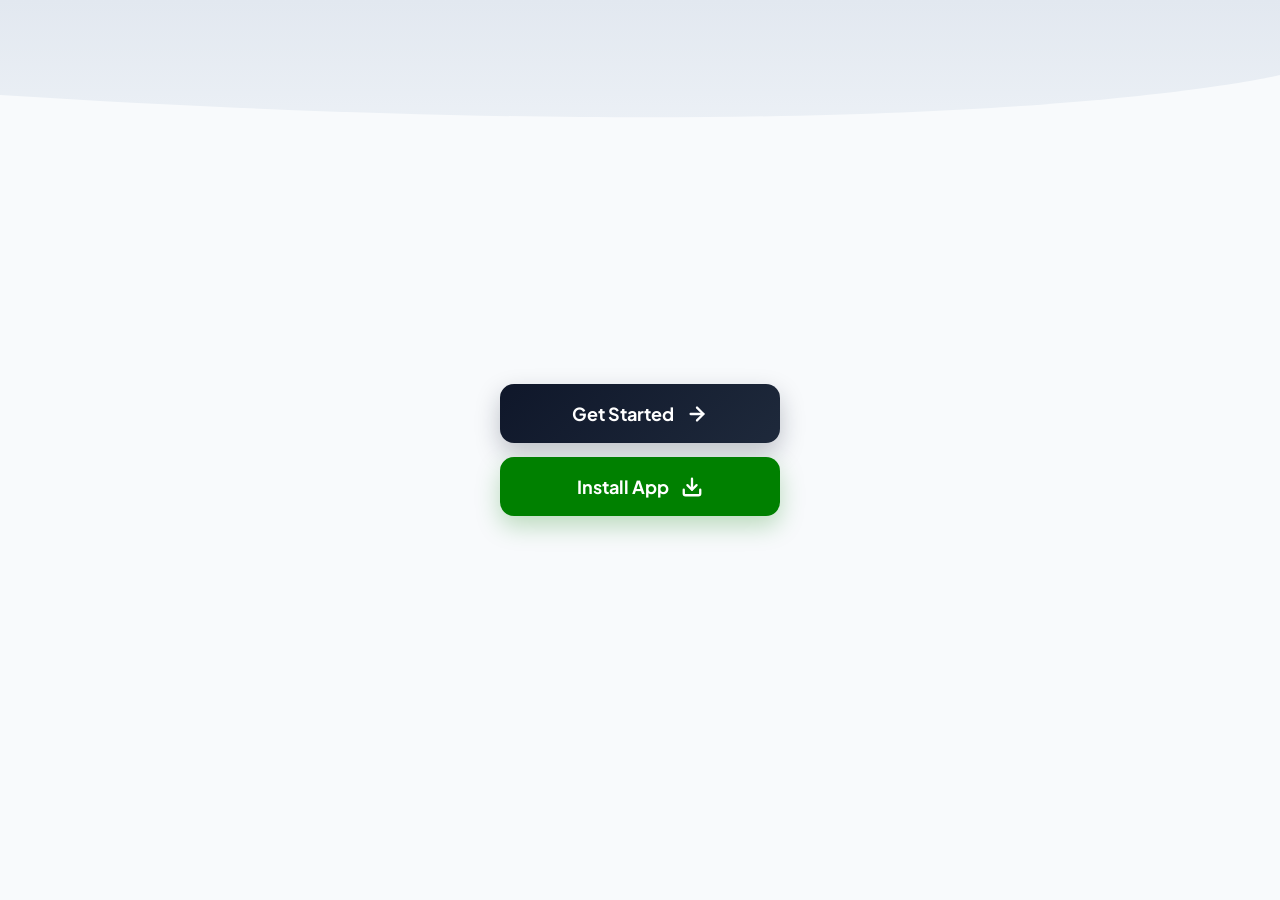
==== index.html @ e7495774 "Add files via upload" ====
<!DOCTYPE html>
<html lang="en">
<head>
    <meta charset="UTF-8">
    <meta name="viewport" content="width=device-width, initial-scale=1.0, maximum-scale=1.0, user-scalable=no, viewport-fit=cover">
    
    <!-- Primary Page Metadata -->
    <title>Delala | Rentals, Selling, Job Vacancies & Tech Tips</title>
    <meta name="title" content="Delala | Rentals, Selling, Job Vacancies & Tech Tips">
    <meta name="description" content="Delala is your primary platform for rental listings, selling items, online vacancies, tech tips, and job opportunities in Ethiopia.">
    <meta name="keywords" content="delala, rental ethiopia, selling ethiopia, job vacancy, online work in ethiopia, tech tips, ethiopian jobs, profile">
    <meta name="author" content="Delala">
    <meta name="robots" content="index, follow, max-image-preview:large">
    <link rel="canonical" href="https://delala.online/">

    <!-- PWA Web App Manifest & Mobile Configuration -->
    <link rel="manifest" href="manifest.json">
    <meta name="theme-color" content="#F8FAFC">
    <meta name="mobile-web-app-capable" content="yes">
    <meta name="apple-mobile-web-app-capable" content="yes">
    <meta name="apple-mobile-web-app-status-bar-style" content="default">
    <meta name="apple-mobile-web-app-title" content="Delala">
    <link rel="apple-touch-icon" href="s.png">
    <link rel="icon" type="image/png" sizes="192x192" href="s.png">
    <link rel="icon" type="image/png" sizes="512x512" href="s.png">

    <link rel="preconnect" href="https://fonts.googleapis.com">
    <link rel="preconnect" href="https://fonts.gstatic.com" crossorigin>
    <link href="https://fonts.googleapis.com/css2?family=Plus+Jakarta+Sans:wght=400;500;600;700;800&display=swap" rel="stylesheet">
    <link rel="stylesheet" href="news.css">
    
    <style>
        /* Base Light / White UI Theme */
        body {
            background-color: #F8FAFC;
            color: #0F172A;
            font-family: 'Plus Jakarta Sans', sans-serif;
            margin: 0;
            padding: 0;
        }

        .app-view {
            background-color: #F8FAFC;
            min-height: 100vh;
            display: flex;
            align-items: center;
            justify-content: center;
            position: relative;
            overflow: hidden;
        }

        /* Container for Vertically Stacked Action Buttons */
        .action-container {
            position: relative;
            z-index: 10;
            display: flex;
            flex-direction: column;
            align-items: center;
            gap: 14px;
            width: 100%;
        }

        /* Top Light Wave Gradient Background Accent */
        .bg-wave-top {
            position: absolute;
            top: 0;
            left: 0;
            width: 100%;
            height: 200px;
            pointer-events: none;
        }

        /* Base Button Styles */
        .btn-get-started, .btn-install {
            display: inline-flex;
            align-items: center;
            justify-content: center;
            gap: 12px;
            width: 85%;
            max-width: 280px;
            padding: 18px 32px;
            font-size: 18px;
            font-weight: 700;
            text-decoration: none;
            border-radius: 14px;
            transition: transform 0.2s ease, box-shadow 0.2s ease;
            text-align: center;
            box-sizing: border-box;
            cursor: pointer;
            border: none;
            font-family: inherit;
        }

        /* Get Started Button */
        .btn-get-started {
            background: linear-gradient(135deg, #0F172A, #1E293B);
            color: #FFFFFF;
            box-shadow: 0 10px 25px rgba(15, 23, 42, 0.25);
        }

        /* Always Visible Install App Button */
        .btn-install {
            background: #008000;
            color: #FFFFFF;
            box-shadow: 0 10px 25px rgba(0, 128, 0, 0.25);
        }

        .btn-get-started:active, .btn-install:active {
            transform: scale(0.96);
        }

        .btn-get-started svg, .btn-install svg {
            width: 22px;
            height: 22px;
            stroke: #FFFFFF;
            fill: none;
            stroke-width: 2.5;
            stroke-linecap: round;
            stroke-linejoin: round;
        }

        /* =========================================================
           POPUP OVERLAY STYLES (Offline & Low Connection)
           ========================================================= */
        .connection-popup-overlay {
            position: fixed;
            top: 0;
            left: 0;
            width: 100vw;
            height: 100vh;
            background: rgba(15, 23, 42, 0.6);
            backdrop-filter: blur(4px);
            display: flex;
            align-items: center;
            justify-content: center;
            z-index: 9999;
            
            /* Hidden by default */
            opacity: 0;
            visibility: hidden;
            transition: opacity 0.3s ease, visibility 0.3s ease;
        }

        .connection-popup-overlay.show {
            opacity: 1;
            visibility: visible;
        }

        .status-card {
            background: #FFFFFF;
            width: 85%;
            max-width: 340px;
            border-radius: 24px;
            padding: 40px 24px;
            text-align: center;
            box-shadow: 0 20px 40px -10px rgba(15, 23, 42, 0.2);
            border: 1px solid #E2E8F0;
            
            /* Slide down when hidden, slide up when shown */
            transform: translateY(20px);
            transition: transform 0.4s cubic-bezier(0.175, 0.885, 0.32, 1.275);
        }

        .connection-popup-overlay.show .status-card {
            transform: translateY(0);
        }

        /* Icon Variants */
        .icon-container {
            width: 72px;
            height: 72px;
            border-radius: 50%;
            display: flex;
            align-items: center;
            justify-content: center;
            margin: 0 auto 20px auto;
        }
        
        .icon-container.offline-icon {
            background: #FEF2F2;
            color: #DC2626;
            animation: floatIcon 3s ease-in-out infinite;
        }
        
        .icon-container.low-icon {
            background: #FFF7ED;
            color: #EA580C;
            animation: pulseWarning 2s infinite ease-in-out;
        }

        .icon-container svg {
            width: 32px;
            height: 32px;
            stroke-width: 2.5;
            stroke: currentColor;
            fill: none;
            stroke-linecap: round;
            stroke-linejoin: round;
        }

        .status-title {
            font-size: 20px;
            font-weight: 800;
            margin: 0 0 10px 0;
            letter-spacing: -0.5px;
        }

        .status-description {
            font-size: 14.5px;
            color: #64748B;
            margin: 0 0 28px 0;
            line-height: 1.5;
        }

        /* Popup Buttons */
        .primary-popup-btn {
            background: #0F2C59;
            color: #FFFFFF;
            border: none;
            border-radius: 14px;
            padding: 15px 24px;
            width: 100%;
            font-size: 15px;
            font-weight: 700;
            cursor: pointer;
            transition: all 0.2s ease;
            box-shadow: 0 4px 12px rgba(15, 44, 89, 0.2);
            margin-bottom: 12px;
        }

        .primary-popup-btn:active {
            transform: scale(0.97);
            background: #081B38;
        }

        .secondary-popup-btn {
            background: transparent;
            color: #64748B;
            border: none;
            font-size: 14px;
            font-weight: 600;
            font-family: inherit;
            cursor: pointer;
            padding: 10px;
            transition: color 0.2s ease;
            width: 100%;
        }

        .secondary-popup-btn:active {
            color: #0F172A;
        }

        /* Animations */
        @keyframes pulseWarning {
            0% { box-shadow: 0 0 0 0 rgba(234, 88, 12, 0.2); }
            70% { box-shadow: 0 0 0 15px rgba(234, 88, 12, 0); }
            100% { box-shadow: 0 0 0 0 rgba(234, 88, 12, 0); }
        }
        
        @keyframes floatIcon {
            0% { transform: translateY(0px); }
            50% { transform: translateY(-6px); }
            100% { transform: translateY(0px); }
        }
    </style>
</head>
<body>

    <!-- Main App UI -->
    <div class="app-view">
        <img src="https://delala.online/s.png" alt="Delala Logo Preview" style="display:none;">

        <!-- Top Light Wave Gradient -->
        <svg class="bg-wave bg-wave-top" viewBox="0 0 375 200" preserveAspectRatio="none" fill="none" xmlns="http://www.w3.org/2000/svg">
            <path d="M0 0H375V75C375 75 280 155 0 95V0Z" fill="url(#paint0_linear)"/>
            <defs>
                <linearGradient id="paint0_linear" x1="187.5" y1="0" x2="187.5" y2="200" gradientUnits="userSpaceOnUse">
                    <stop stop-color="#E2E8F0"/>
                    <stop offset="1" stop-color="#F1F5F9"/>
                </linearGradient>
            </defs>
        </svg>

        <!-- Stacked Buttons Container -->
        <div class="action-container">
            <a href="rental.html" class="btn-get-started">
                <span>Get Started</span>
                <svg viewBox="0 0 24 24">
                    <line x1="5" y1="12" x2="19" y2="12"></line>
                    <polyline points="12 5 19 12 12 19"></polyline>
                </svg>
            </a>

            <!-- Always visible Install App button -->
            <button id="pwaInstallBtn" class="btn-install">
                <span>Install App</span>
                <svg viewBox="0 0 24 24">
                    <path d="M21 15v4a2 2 0 0 1-2 2H5a2 2 0 0 1-2-2v-4"></path>
                    <polyline points="7 10 12 15 17 10"></polyline>
                    <line x1="12" y1="15" x2="12" y2="3"></line>
                </svg>
            </button>
        </div>
    </div>


    <!-- ==========================================
         OFFLINE POPUP OVERLAY
         ========================================== -->
    <div id="offlinePopup" class="connection-popup-overlay">
        <div class="status-card">
            <div class="icon-container offline-icon">
                <svg viewBox="0 0 24 24">
                    <line x1="1" y1="1" x2="23" y2="23"></line>
                    <path d="M16.72 11.06A10.94 10.94 0 0 1 19 12.55"></path>
                    <path d="M5 12.55a10.94 10.94 0 0 1 5.17-2.39"></path>
                    <path d="M10.71 5.05A16 16 0 0 1 22.58 9"></path>
                    <path d="M1.42 9a15.91 15.91 0 0 1 4.7-2.88"></path>
                    <path d="M8.53 16.11a6 6 0 0 1 6.95 0"></path>
                    <line x1="12" y1="20" x2="12.01" y2="20"></line>
                </svg>
            </div>
            <h1 class="status-title">You are Offline</h1>
            <p class="status-description">It looks like you've lost your network connection. Please check your Wi-Fi or cellular data.</p>
            
            <button class="primary-popup-btn" onclick="checkIfOnline()">Try Again</button>
        </div>
    </div>

    <!-- ==========================================
         SLOW CONNECTION POPUP OVERLAY
         ========================================== -->
    <div id="lowConnectionPopup" class="connection-popup-overlay">
        <div class="status-card">
            <div class="icon-container low-icon">
                <svg viewBox="0 0 24 24">
                    <path d="M12 20h.01"></path>
                    <path d="M8.5 16.429a5 5 0 0 1 7 0"></path>
                    <path d="M5 12.859a10 10 0 0 1 14 0" opacity="0.3"></path>
                    <path d="M2 9.289a15 15 0 0 1 20 0" opacity="0.3"></path>
                </svg>
            </div>
            <h1 class="status-title">Slow Connection</h1>
            <p class="status-description">Your internet connection seems unstable. Things might take a little longer to load than usual.</p>
            
            <button class="primary-popup-btn" onclick="window.location.reload()">Refresh Page</button>
            <button class="secondary-popup-btn" onclick="hideLowConnectionPopup()">Continue Anyway</button>
        </div>
    </div>


    <!-- ==========================================
         SCRIPTS: Connection Tracking & PWA Setup
         ========================================== -->
    <script>
        // DOM Elements
        const offlinePopup = document.getElementById('offlinePopup');
        const lowConnectionPopup = document.getElementById('lowConnectionPopup');

        // --- Offline Status Functions ---
        function showOfflinePopup() {
            // Hide low connection popup if it's open, show offline popup
            lowConnectionPopup.classList.remove('show');
            offlinePopup.classList.add('show');
            console.log('[App] Network offline popup displayed.');
        }

        function hideOfflinePopup() {
            offlinePopup.classList.remove('show');
        }

        function checkIfOnline() {
            if (navigator.onLine) {
                hideOfflinePopup();
                checkConnectionSpeed(); // Check if they came back online to a slow network
            } else {
                alert("You are still offline. Please check your connection settings.");
            }
        }

        // Event listeners for total network loss or recovery
        window.addEventListener('offline', showOfflinePopup);
        window.addEventListener('online', hideOfflinePopup);


        // --- Slow Connection Functions ---
        function hideLowConnectionPopup() {
            lowConnectionPopup.classList.remove('show');
        }

        function checkConnectionSpeed() {
            // If they are completely offline, ignore speed checks
            if (!navigator.onLine) return;

            if ('connection' in navigator) {
                const effectiveType = navigator.connection.effectiveType;
                
                // If speed is slow-2g or 2g, SHOW the popup
                if (effectiveType === 'slow-2g' || effectiveType === '2g') {
                    console.log(`[App] Slow connection detected (${effectiveType}), showing popup.`);
                    lowConnectionPopup.classList.add('show');
                } else {
                    // If connection improves, auto-hide the popup
                    hideLowConnectionPopup();
                }
            }
        }

        // Listen for dynamic changes in network quality
        if ('connection' in navigator) {
            navigator.connection.addEventListener('change', checkConnectionSpeed);
        }

        // --- Initialization on Load ---
        window.addEventListener('load', () => {
            // Check initial network status
            if (!navigator.onLine) {
                showOfflinePopup();
            } else {
                checkConnectionSpeed();
            }

            // Register Service Worker
            if ('serviceWorker' in navigator) {
                navigator.serviceWorker.register('./sw.js')
                    .then(reg => console.log('Service Worker registered:', reg.scope))
                    .catch(err => console.error('Service Worker registration failed:', err));
            }
        });

        // --- PWA Installation Logic ---
        let deferredPrompt;
        const installBtn = document.getElementById('pwaInstallBtn');

        // Capture standard install prompt when available
        window.addEventListener('beforeinstallprompt', (e) => {
            e.preventDefault();
            deferredPrompt = e;
        });

        installBtn.addEventListener('click', async () => {
            if (deferredPrompt) {
                deferredPrompt.prompt();
                const { outcome } = await deferredPrompt.userChoice;
                console.log(`User response to install prompt: ${outcome}`);
                deferredPrompt = null;
            } else {
                const isIOS = /iPad|iPhone|iPod/.test(navigator.userAgent) && !window.MSStream;
                if (isIOS) {
                    alert('To install Delala on iOS: tap the Share button in Safari and select "Add to Home Screen".');
                } else {
                    alert('App installation prompt is not ready or the app is already installed. Use your browser menu to "Add to Home Screen".');
                }
            }
        });

        window.addEventListener('appinstalled', () => {
            deferredPrompt = null;
            console.log('Delala app installed successfully.');
        });
    </script>

</body>
</html>
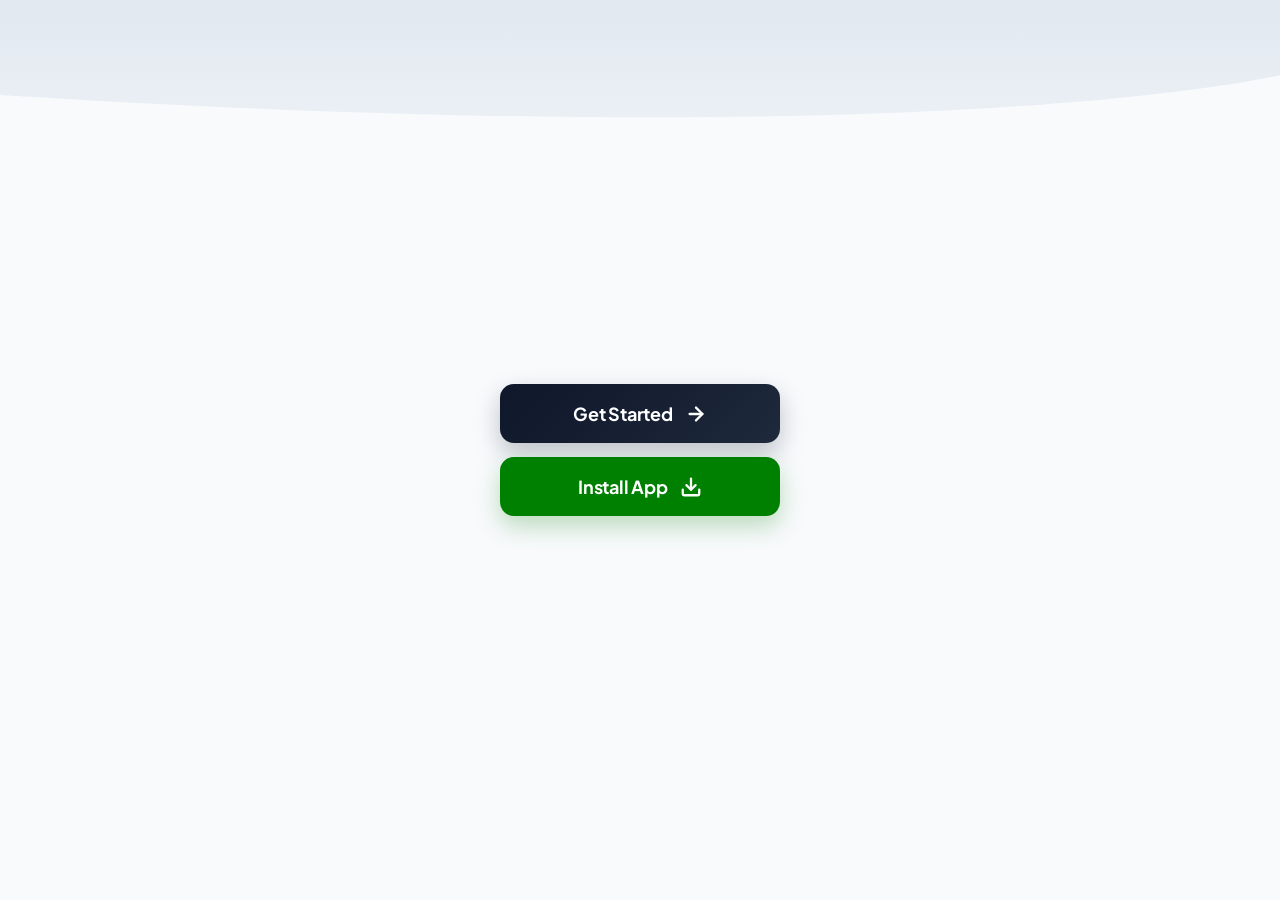
==== commit 18bf09c0: "Improve offline handling and add back button logic Refactor network status handling and add Capacito" ====
--- a/index.html
+++ b/index.html
@@ -359,7 +359,6 @@
 
         // --- Offline Status Functions ---
         function showOfflinePopup() {
-            // Hide low connection popup if it's open, show offline popup
             lowConnectionPopup.classList.remove('show');
             offlinePopup.classList.add('show');
             console.log('[App] Network offline popup displayed.');
@@ -372,13 +371,12 @@
         function checkIfOnline() {
             if (navigator.onLine) {
                 hideOfflinePopup();
-                checkConnectionSpeed(); // Check if they came back online to a slow network
+                checkConnectionSpeed();
             } else {
                 alert("You are still offline. Please check your connection settings.");
             }
         }
 
-        // Event listeners for total network loss or recovery
         window.addEventListener('offline', showOfflinePopup);
         window.addEventListener('online', hideOfflinePopup);
 
@@ -389,38 +387,32 @@
         }
 
         function checkConnectionSpeed() {
-            // If they are completely offline, ignore speed checks
             if (!navigator.onLine) return;
 
             if ('connection' in navigator) {
                 const effectiveType = navigator.connection.effectiveType;
                 
-                // If speed is slow-2g or 2g, SHOW the popup
                 if (effectiveType === 'slow-2g' || effectiveType === '2g') {
                     console.log(`[App] Slow connection detected (${effectiveType}), showing popup.`);
                     lowConnectionPopup.classList.add('show');
                 } else {
-                    // If connection improves, auto-hide the popup
                     hideLowConnectionPopup();
                 }
             }
         }
 
-        // Listen for dynamic changes in network quality
         if ('connection' in navigator) {
             navigator.connection.addEventListener('change', checkConnectionSpeed);
         }
 
         // --- Initialization on Load ---
         window.addEventListener('load', () => {
-            // Check initial network status
             if (!navigator.onLine) {
                 showOfflinePopup();
             } else {
                 checkConnectionSpeed();
             }
 
-            // Register Service Worker
             if ('serviceWorker' in navigator) {
                 navigator.serviceWorker.register('./sw.js')
                     .then(reg => console.log('Service Worker registered:', reg.scope))
@@ -432,7 +424,6 @@
         let deferredPrompt;
         const installBtn = document.getElementById('pwaInstallBtn');
 
-        // Capture standard install prompt when available
         window.addEventListener('beforeinstallprompt', (e) => {
             e.preventDefault();
             deferredPrompt = e;
@@ -458,6 +449,22 @@
             deferredPrompt = null;
             console.log('Delala app installed successfully.');
         });
+
+        // ==========================================
+        // CAPACITOR NATIVE BACK BUTTON HANDLING
+        // ==========================================
+        if (window.Capacitor && window.Capacitor.Plugins && window.Capacitor.Plugins.App) {
+            const App = window.Capacitor.Plugins.App;
+            App.addListener('backButton', ({ canGoBack }) => {
+                if (canGoBack) {
+                    // Navigate back to the previous page in the web app
+                    window.history.back();
+                } else {
+                    // If there is no previous page, close the native app
+                    App.exitApp();
+                }
+            });
+        }
     </script>
 
 </body>
--- a/news.css
+++ b/news.css
@@ -0,0 +1,599 @@
+:root {
+    --primary-burgundy: #0F2C59;
+    --primary-gradient: linear-gradient(135deg, #081B38 0%, #0F2C59 50%, #030C1A 100%);
+    --accent-glow: rgba(15, 44, 89, 0.05);
+    --text-dark: #0f172a;
+    --text-muted: #64748b;
+    --bg-light: #f8fafc;
+    --border-light: #e2e8f0;
+    --card-shadow: 0 6px 20px -4px rgba(0, 0, 0, 0.04), 0 2px 8px -2px rgba(0, 0, 0, 0.02);
+}
+
+* {
+    box-sizing: border-box;
+    margin: 0;
+    padding: 0;
+    font-family: 'Plus Jakarta Sans', sans-serif;
+    letter-spacing: -0.2px;
+    -webkit-tap-highlight-color: transparent;
+}
+
+html, body {
+    width: 100%;
+    height: 100%;
+    min-height: 100vh;
+    min-height: 100dvh;
+    background-color: #fafbfc;
+    background-image: radial-gradient(rgba(148, 163, 184, 0.1) 1px, transparent 1px);
+    background-size: 20px 20px;
+}
+
+.app-view {
+    width: 100%;
+    height: 100%;
+    display: flex;
+    flex-direction: column;
+    position: relative;
+}
+
+.bg-wave { position: absolute; left: 0; width: 100%; z-index: 0; pointer-events: none; }
+.bg-wave-top { top: 0; height: 11vh; min-height: 95px; }
+
+/* TOP HEADER - COMPACT & CLEARS STATUS BAR */
+.nav-header {
+    display: flex;
+    align-items: center;
+    justify-content: space-between;
+    padding-top: max(40px, env(safe-area-inset-top, 40px));
+    padding-right: 14px;
+    padding-bottom: 8px;
+    padding-left: 14px;
+    border-bottom: 1px solid rgba(255, 255, 255, 0.12);
+    background: rgba(8, 27, 56, 0.95);
+    backdrop-filter: blur(20px);
+    -webkit-backdrop-filter: blur(20px);
+    position: sticky;
+    top: 0;
+    z-index: 100;
+    gap: 8px;
+}
+
+.header-left-group {
+    display: flex;
+    align-items: center;
+    gap: 8px;
+    flex: 1;
+}
+
+.back-action-btn, .search-action-btn {
+    width: 28px;
+    height: 28px;
+    border-radius: 50%;
+    background: rgba(255, 255, 255, 0.12);
+    border: 1px solid rgba(255, 255, 255, 0.2);
+    display: flex;
+    align-items: center;
+    justify-content: center;
+    color: #ffffff;
+    cursor: pointer;
+    text-decoration: none;
+    transition: transform 0.15s ease;
+    flex-shrink: 0;
+}
+.back-action-btn:active, .search-action-btn:active { transform: scale(0.92); }
+.back-action-btn svg, .search-action-btn svg { width: 14px; height: 14px; fill: none; stroke: currentColor; stroke-width: 2.5; }
+
+.header-title-text { font-size: 14px; font-weight: 800; color: #ffffff; white-space: nowrap; }
+
+.header-live-clock-badge {
+    background: rgba(255, 255, 255, 0.15);
+    border: 1px solid rgba(255, 255, 255, 0.2);
+    padding: 4px 8px;
+    border-radius: 8px;
+    color: #ffffff;
+    font-size: 10.5px;
+    font-weight: 700;
+    font-variant-numeric: tabular-nums;
+    letter-spacing: 0.2px;
+    backdrop-filter: blur(4px);
+    -webkit-backdrop-filter: blur(4px);
+    text-align: center;
+    margin: 0 auto;
+}
+
+/* MAIN APP CONTENT AREA */
+.app-content {
+    flex: 1;
+    overflow-y: auto;
+    -webkit-overflow-scrolling: touch;
+    padding: 14px 14px calc(80px + env(safe-area-inset-bottom, 16px)) 14px;
+    box-sizing: border-box;
+    position: relative;
+    z-index: 1;
+}
+
+/* TOP MENU - FULL WIDTH FLEX GRID */
+.category-filter-row {
+    display: flex;
+    gap: 8px;
+    margin-bottom: 14px;
+    width: 100%;
+}
+
+.filter-pill {
+    flex: 1;
+    padding: 10px 12px;
+    border-radius: 100px;
+    font-size: 12.5px;
+    font-weight: 700;
+    color: var(--text-muted);
+    background: #ffffff;
+    border: 1px solid var(--border-light);
+    text-align: center;
+    white-space: nowrap;
+    cursor: pointer;
+    transition: all 0.2s ease;
+}
+
+.filter-pill.active-pill {
+    background: var(--primary-gradient);
+    color: #ffffff;
+    border-color: var(--primary-burgundy);
+    box-shadow: 0 4px 12px var(--accent-glow);
+}
+
+.broadcasts-container { display: flex; flex-direction: column; gap: 14px; }
+
+.featured-broadcast-card {
+    background: rgba(255, 255, 255, 0.9);
+    backdrop-filter: blur(4px);
+    -webkit-backdrop-filter: blur(4px);
+    border: 1px solid rgba(226, 232, 240, 0.8);
+    border-radius: 16px;
+    padding: 16px;
+    box-shadow: var(--card-shadow);
+    position: relative;
+    overflow: hidden;
+}
+
+.featured-broadcast-card::before {
+    content: '';
+    position: absolute;
+    top: 0;
+    left: 0;
+    width: 4px;
+    height: 100%;
+    background: var(--primary-gradient);
+}
+
+.featured-broadcast-card.native-ad-card {
+    padding: 14px 16px;
+    min-height: 290px;
+}
+.featured-broadcast-card.native-ad-card::before { background: #2563eb; }
+
+.ad-script-wrapper {
+    width: 100%;
+    min-height: 250px;
+    display: flex;
+    justify-content: center;
+    align-items: center;
+    position: relative;
+}
+
+.badge-meta-row { display: flex; align-items: center; justify-content: space-between; margin-bottom: 10px; flex-wrap: wrap; gap: 6px; }
+
+.spotlight-pill {
+    background: rgba(15, 44, 89, 0.08);
+    color: var(--primary-burgundy);
+    padding: 3px 8px;
+    border-radius: 6px;
+    font-size: 9.5px;
+    font-weight: 800;
+    text-transform: uppercase;
+}
+
+.spotlight-pill.system-badge { background: #f0f4f9; color: #2563eb; }
+.spotlight-pill.inline-ad-badge { background: #f0f4f9; color: #2563eb; font-weight: 800; }
+
+.timestamp-log-text { font-size: 11px; font-weight: 600; color: var(--text-muted); font-variant-numeric: tabular-nums; }
+
+.broadcast-image-frame {
+    width: 100%;
+    max-height: 220px;
+    border-radius: 12px;
+    overflow: hidden;
+    margin-bottom: 12px;
+    border: 1px solid var(--border-light);
+    background: #f1f5f9;
+    position: relative;
+    cursor: pointer;
+}
+
+.broadcast-image-frame img {
+    width: 100%;
+    height: 100%;
+    object-fit: cover;
+    filter: blur(12px);
+    transition: filter 0.4s cubic-bezier(0.4, 0, 0.2, 1);
+}
+
+.broadcast-image-frame img.loaded { filter: blur(0); }
+
+.clickable-news-content {
+    cursor: pointer;
+}
+
+.broadcast-title {
+    font-size: 16px;
+    font-weight: 800;
+    color: var(--text-dark);
+    line-height: 1.35;
+    margin-bottom: 6px;
+}
+
+.broadcast-body-text {
+    font-size: 13.5px;
+    font-weight: 500;
+    color: #475569;
+    line-height: 1.55;
+    white-space: pre-wrap;
+}
+
+.redirect-link-btn {
+    display: inline-flex;
+    align-items: center;
+    justify-content: center;
+    gap: 6px;
+    padding: 10px 14px;
+    background: var(--primary-gradient);
+    color: #ffffff;
+    font-size: 12.5px;
+    font-weight: 700;
+    border-radius: 10px;
+    text-decoration: none;
+    box-shadow: 0 4px 12px var(--accent-glow);
+    transition: transform 0.15s ease, opacity 0.2s;
+}
+.redirect-link-btn:active { transform: scale(0.97); }
+.redirect-link-btn svg { width: 14px; height: 14px; fill: none; stroke: currentColor; stroke-width: 2.5; }
+
+.card-footer-branding-row {
+    display: flex;
+    align-items: center;
+    justify-content: space-between;
+    margin-top: 12px;
+    width: 100%;
+}
+
+.inline-card-logo { width: 18px; height: 18px; object-fit: contain; opacity: 0.85; }
+
+.promo-redeem-card {
+    background: #ffffff;
+    border: 1px solid var(--border-light);
+    border-radius: 18px;
+    padding: 16px;
+    box-shadow: var(--card-shadow);
+    margin-bottom: 14px;
+}
+
+.promo-header-group { display: flex; align-items: center; gap: 10px; margin-bottom: 12px; }
+.promo-gift-badge { font-size: 20px; }
+.promo-header-title { font-size: 14.5px; font-weight: 800; color: var(--text-dark); }
+.promo-header-subtitle { font-size: 11.5px; color: var(--text-muted); font-weight: 500; }
+
+.promo-action-fields { display: flex; gap: 6px; }
+
+.promo-input-field {
+    flex: 1;
+    padding: 11px 14px;
+    border: 1px solid var(--border-light);
+    border-radius: 10px;
+    font-size: 13px;
+    font-weight: 700;
+    text-transform: uppercase;
+    color: var(--text-dark);
+    background-color: var(--bg-light);
+    outline: none;
+}
+
+.promo-submit-btn {
+    padding: 0 18px;
+    background: var(--primary-gradient);
+    color: #ffffff;
+    border: none;
+    border-radius: 10px;
+    font-size: 13px;
+    font-weight: 700;
+    cursor: pointer;
+}
+
+/* Responsive YouTube Video Wrapper */
+.reader-video-container {
+    width: 100%;
+    margin: 16px 0;
+    border-radius: 12px;
+    overflow: hidden;
+    background: #000000;
+    position: relative;
+    padding-bottom: 56.25%;
+    height: 0;
+    border: 1px solid rgba(0, 0, 0, 0.1);
+}
+.reader-video-container iframe {
+    position: absolute;
+    top: 0;
+    left: 0;
+    width: 100%;
+    height: 100%;
+    border: 0;
+}
+
+/* Admin Action Buttons */
+.admin-action-row {
+    display: flex;
+    justify-content: flex-end;
+    padding: 0 0 8px 0;
+}
+.admin-duplicate-btn {
+    background: #0F2C59;
+    color: #ffffff;
+    border: 1px solid rgba(255, 255, 255, 0.2);
+    padding: 6px 12px;
+    font-size: 11px;
+    font-weight: 700;
+    border-radius: 6px;
+    cursor: pointer;
+    transition: background 0.2s ease;
+}
+.admin-duplicate-btn:hover {
+    background: #081B38;
+}
+
+/* Search Overlay Drawer */
+.search-modal-overlay {
+    display: none;
+    position: fixed;
+    top: 0;
+    left: 0;
+    width: 100%;
+    height: 100%;
+    background: rgba(8, 27, 56, 0.6);
+    backdrop-filter: blur(8px);
+    -webkit-backdrop-filter: blur(8px);
+    z-index: 1000;
+    flex-direction: column;
+    padding: max(40px, env(safe-area-inset-top, 40px)) 16px 20px 16px;
+}
+.search-modal-overlay.active-search { display: flex; }
+
+.search-box-header { display: flex; align-items: center; gap: 10px; margin-bottom: 16px; }
+
+.search-input-wrapper {
+    flex: 1;
+    display: flex;
+    align-items: center;
+    background: #ffffff;
+    border: 1px solid var(--border-light);
+    border-radius: 12px;
+    padding: 0 12px;
+    box-shadow: 0 4px 12px rgba(0,0,0,0.05);
+}
+
+.search-input-wrapper svg { width: 18px; height: 18px; color: var(--text-muted); margin-right: 8px; flex-shrink: 0; }
+
+.search-news-field {
+    width: 100%;
+    height: 44px;
+    border: none;
+    outline: none;
+    font-size: 14px;
+    font-weight: 700;
+    color: var(--text-dark);
+    background: transparent;
+}
+
+.close-search-btn {
+    background: rgba(255, 255, 255, 0.9);
+    border: none;
+    color: var(--text-dark);
+    font-size: 13px;
+    font-weight: 800;
+    padding: 10px 14px;
+    border-radius: 12px;
+    cursor: pointer;
+}
+
+.search-results-area { flex: 1; overflow-y: auto; display: flex; flex-direction: column; gap: 12px; }
+
+/* Full News Modal Page Header */
+.full-news-modal-overlay {
+    display: none;
+    position: fixed;
+    top: 0;
+    left: 0;
+    width: 100%;
+    height: 100%;
+    background: #ffffff;
+    z-index: 2000;
+    flex-direction: column;
+    overflow: hidden;
+}
+.full-news-modal-overlay.active-reader { display: flex; }
+
+.news-reader-header {
+    display: flex;
+    align-items: center;
+    justify-content: space-between;
+    padding: max(40px, env(safe-area-inset-top, 40px)) 16px 12px 16px;
+    background: var(--primary-gradient);
+    color: #ffffff;
+}
+
+.close-reader-btn {
+    background: rgba(255, 255, 255, 0.15);
+    border: 1px solid rgba(255, 255, 255, 0.25);
+    color: #ffffff;
+    width: 28px;
+    height: 28px;
+    border-radius: 50%;
+    display: flex;
+    align-items: center;
+    justify-content: center;
+    cursor: pointer;
+}
+.close-reader-btn svg { width: 16px; height: 16px; fill: none; stroke: currentColor; stroke-width: 2.5; }
+
+.news-reader-content {
+    flex: 1;
+    overflow-y: auto;
+    padding: 20px 16px 40px 16px;
+}
+
+.reader-meta-bar {
+    display: flex;
+    align-items: center;
+    justify-content: space-between;
+    margin-bottom: 14px;
+    flex-wrap: wrap;
+    gap: 8px;
+}
+
+.reader-title {
+    font-size: 20px;
+    font-weight: 800;
+    color: var(--text-dark);
+    line-height: 1.35;
+    margin-bottom: 14px;
+}
+
+.reader-image-frame {
+    width: 100%;
+    display: flex;
+    justify-content: center;
+    align-items: center;
+    border-radius: 14px;
+    overflow: hidden;
+    margin-bottom: 16px;
+    border: 1px solid var(--border-light);
+    background: #f8fafc;
+}
+
+.reader-image-frame img {
+    width: 100%;
+    height: auto;
+    max-height: 400px;
+    object-fit: contain;
+    display: block;
+}
+
+.reader-full-body {
+    font-size: 15px;
+    line-height: 1.7;
+    color: #334155;
+    white-space: pre-wrap;
+    font-weight: 500;
+}
+
+/* Custom Popup Alert */
+.custom-popup-overlay {
+    display: none;
+    position: fixed;
+    top: 0;
+    left: 0;
+    width: 100%;
+    height: 100%;
+    background: rgba(8, 27, 56, 0.4);
+    backdrop-filter: blur(4px);
+    -webkit-backdrop-filter: blur(4px);
+    z-index: 2100;
+    justify-content: center;
+    align-items: center;
+    padding: 20px;
+}
+.custom-popup-modal {
+    width: 100%;
+    max-width: 360px;
+    background: #ffffff;
+    border-radius: 20px;
+    padding: 24px 20px;
+    text-align: center;
+    box-shadow: 0 20px 25px -5px rgba(0,0,0,0.08);
+}
+.custom-popup-overlay.show-popup { display: flex; }
+
+.popup-status-icon { font-size: 40px; margin-bottom: 12px; display: inline-block; }
+.popup-success-amount { font-size: 32px; font-weight: 800; color: #22c55e; margin-bottom: 12px; display: block; }
+.popup-main-title { font-size: 17px; font-weight: 800; color: var(--text-dark); margin-bottom: 6px; }
+.popup-body-desc { font-size: 13px; font-weight: 500; color: var(--text-muted); line-height: 1.4; margin-bottom: 20px; }
+.popup-dismiss-action { width: 100%; padding: 12px; background: var(--primary-gradient); color: #ffffff; border: none; border-radius: 12px; font-size: 13px; font-weight: 700; cursor: pointer; }
+
+.verified-footer-shield { text-align: center; padding: 24px 0 8px 0; display: flex; flex-direction: column; align-items: center; gap: 2px; }
+.footer-shield-text { font-size: 10px; font-weight: 700; color: #94a3b8; text-transform: uppercase; letter-spacing: 0.8px; }
+
+/* BOTTOM NAVIGATION MENU */
+.bottom-nav {
+    position: fixed;
+    bottom: 0;
+    left: 0;
+    right: 0;
+    height: calc(56px + env(safe-area-inset-bottom, 0px));
+    background-color: #ffffff;
+    display: flex;
+    justify-content: space-around;
+    align-items: flex-start;
+    padding-top: 6px;
+    padding-bottom: env(safe-area-inset-bottom, 0px);
+    border-top: 1px solid var(--border-light);
+    box-shadow: 0 -2px 10px rgba(0,0,0,0.05);
+    z-index: 1000;
+    box-sizing: border-box;
+}
+
+.nav-item {
+    display: flex;
+    flex-direction: column;
+    align-items: center;
+    justify-content: center;
+    text-decoration: none;
+    color: var(--text-muted);
+    font-size: 10.5px;
+    font-weight: 600;
+    width: 25%;
+    height: 46px;
+    transition: color 0.2s ease;
+    cursor: pointer;
+    border: none;
+    background: none;
+    outline: none;
+    touch-action: manipulation;
+}
+
+.nav-item svg {
+    width: 20px;
+    height: 20px;
+    margin-bottom: 2px;
+    fill: none;
+    stroke: currentColor;
+    stroke-width: 2;
+    stroke-linecap: round;
+    stroke-linejoin: round;
+}
+
+.nav-item .icon-bg {
+    display: flex;
+    align-items: center;
+    justify-content: center;
+    padding: 3px 14px;
+    border-radius: 14px;
+    transition: background-color 0.2s ease;
+}
+
+.nav-item.active {
+    color: #0F2C59;
+    font-weight: 700;
+}
+
+.nav-item.active .icon-bg {
+    background-color: rgba(15, 44, 89, 0.08);
+}
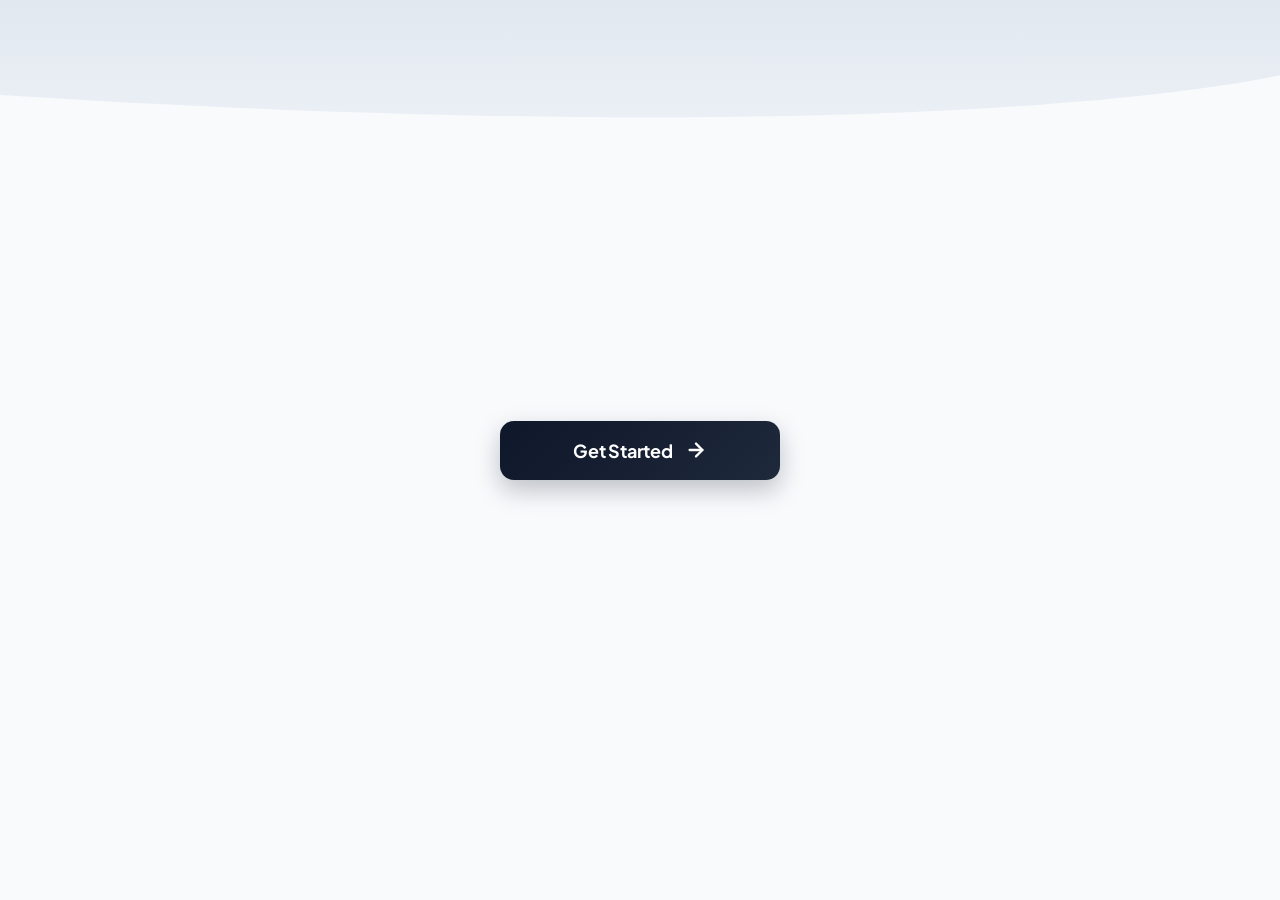
==== commit a742653d: "Update index.html" ====
--- a/index.html
+++ b/index.html
@@ -11,18 +11,14 @@
     <meta name="keywords" content="delala, rental ethiopia, selling ethiopia, job vacancy, online work in ethiopia, tech tips, ethiopian jobs, profile">
     <meta name="author" content="Delala">
     <meta name="robots" content="index, follow, max-image-preview:large">
-    <link rel="canonical" href="https://delala.online/">
-
-    <!-- PWA Web App Manifest & Mobile Configuration -->
-    <link rel="manifest" href="manifest.json">
+
+    <!-- App Configuration -->
     <meta name="theme-color" content="#F8FAFC">
     <meta name="mobile-web-app-capable" content="yes">
     <meta name="apple-mobile-web-app-capable" content="yes">
     <meta name="apple-mobile-web-app-status-bar-style" content="default">
     <meta name="apple-mobile-web-app-title" content="Delala">
-    <link rel="apple-touch-icon" href="s.png">
     <link rel="icon" type="image/png" sizes="192x192" href="s.png">
-    <link rel="icon" type="image/png" sizes="512x512" href="s.png">
 
     <link rel="preconnect" href="https://fonts.googleapis.com">
     <link rel="preconnect" href="https://fonts.gstatic.com" crossorigin>
@@ -49,14 +45,13 @@
             overflow: hidden;
         }
 
-        /* Container for Vertically Stacked Action Buttons */
+        /* Container for Action Button */
         .action-container {
             position: relative;
             z-index: 10;
             display: flex;
             flex-direction: column;
             align-items: center;
-            gap: 14px;
             width: 100%;
         }
 
@@ -71,7 +66,7 @@
         }
 
         /* Base Button Styles */
-        .btn-get-started, .btn-install {
+        .btn-get-started {
             display: inline-flex;
             align-items: center;
             justify-content: center;
@@ -89,27 +84,16 @@
             cursor: pointer;
             border: none;
             font-family: inherit;
-        }
-
-        /* Get Started Button */
-        .btn-get-started {
             background: linear-gradient(135deg, #0F172A, #1E293B);
             color: #FFFFFF;
             box-shadow: 0 10px 25px rgba(15, 23, 42, 0.25);
         }
 
-        /* Always Visible Install App Button */
-        .btn-install {
-            background: #008000;
-            color: #FFFFFF;
-            box-shadow: 0 10px 25px rgba(0, 128, 0, 0.25);
-        }
-
-        .btn-get-started:active, .btn-install:active {
+        .btn-get-started:active {
             transform: scale(0.96);
         }
 
-        .btn-get-started svg, .btn-install svg {
+        .btn-get-started svg {
             width: 22px;
             height: 22px;
             stroke: #FFFFFF;
@@ -268,8 +252,6 @@
 
     <!-- Main App UI -->
     <div class="app-view">
-        <img src="https://delala.online/s.png" alt="Delala Logo Preview" style="display:none;">
-
         <!-- Top Light Wave Gradient -->
         <svg class="bg-wave bg-wave-top" viewBox="0 0 375 200" preserveAspectRatio="none" fill="none" xmlns="http://www.w3.org/2000/svg">
             <path d="M0 0H375V75C375 75 280 155 0 95V0Z" fill="url(#paint0_linear)"/>
@@ -281,7 +263,7 @@
             </defs>
         </svg>
 
-        <!-- Stacked Buttons Container -->
+        <!-- Main Action Button Container -->
         <div class="action-container">
             <a href="rental.html" class="btn-get-started">
                 <span>Get Started</span>
@@ -290,16 +272,6 @@
                     <polyline points="12 5 19 12 12 19"></polyline>
                 </svg>
             </a>
-
-            <!-- Always visible Install App button -->
-            <button id="pwaInstallBtn" class="btn-install">
-                <span>Install App</span>
-                <svg viewBox="0 0 24 24">
-                    <path d="M21 15v4a2 2 0 0 1-2 2H5a2 2 0 0 1-2-2v-4"></path>
-                    <polyline points="7 10 12 15 17 10"></polyline>
-                    <line x1="12" y1="15" x2="12" y2="3"></line>
-                </svg>
-            </button>
         </div>
     </div>
 
@@ -350,7 +322,7 @@
 
 
     <!-- ==========================================
-         SCRIPTS: Connection Tracking & PWA Setup
+         SCRIPTS: Connection Tracking & App Controls
          ========================================== -->
     <script>
         // DOM Elements
@@ -412,42 +384,6 @@
             } else {
                 checkConnectionSpeed();
             }
-
-            if ('serviceWorker' in navigator) {
-                navigator.serviceWorker.register('./sw.js')
-                    .then(reg => console.log('Service Worker registered:', reg.scope))
-                    .catch(err => console.error('Service Worker registration failed:', err));
-            }
-        });
-
-        // --- PWA Installation Logic ---
-        let deferredPrompt;
-        const installBtn = document.getElementById('pwaInstallBtn');
-
-        window.addEventListener('beforeinstallprompt', (e) => {
-            e.preventDefault();
-            deferredPrompt = e;
-        });
-
-        installBtn.addEventListener('click', async () => {
-            if (deferredPrompt) {
-                deferredPrompt.prompt();
-                const { outcome } = await deferredPrompt.userChoice;
-                console.log(`User response to install prompt: ${outcome}`);
-                deferredPrompt = null;
-            } else {
-                const isIOS = /iPad|iPhone|iPod/.test(navigator.userAgent) && !window.MSStream;
-                if (isIOS) {
-                    alert('To install Delala on iOS: tap the Share button in Safari and select "Add to Home Screen".');
-                } else {
-                    alert('App installation prompt is not ready or the app is already installed. Use your browser menu to "Add to Home Screen".');
-                }
-            }
-        });
-
-        window.addEventListener('appinstalled', () => {
-            deferredPrompt = null;
-            console.log('Delala app installed successfully.');
         });
 
         // ==========================================
@@ -457,10 +393,8 @@
             const App = window.Capacitor.Plugins.App;
             App.addListener('backButton', ({ canGoBack }) => {
                 if (canGoBack) {
-                    // Navigate back to the previous page in the web app
                     window.history.back();
                 } else {
-                    // If there is no previous page, close the native app
                     App.exitApp();
                 }
             });
--- a/news.css
+++ b/news.css
@@ -44,14 +44,13 @@
     display: flex;
     align-items: center;
     justify-content: space-between;
-    padding-top: max(40px, env(safe-area-inset-top, 40px));
-    padding-right: 14px;
-    padding-bottom: 8px;
-    padding-left: 14px;
-    border-bottom: 1px solid rgba(255, 255, 255, 0.12);
-    background: rgba(8, 27, 56, 0.95);
-    backdrop-filter: blur(20px);
-    -webkit-backdrop-filter: blur(20px);
+    /* Increased top padding to safely clear mobile status bars (time/battery) */
+    padding-top: max(56px, env(safe-area-inset-top, 56px));
+    padding-right: 16px;
+    padding-bottom: 12px;
+    padding-left: 16px;
+    background: var(--primary-burgundy);
+    border-bottom: none;
     position: sticky;
     top: 0;
     z-index: 100;
@@ -66,11 +65,11 @@
 }
 
 .back-action-btn, .search-action-btn {
-    width: 28px;
-    height: 28px;
+    width: 32px;
+    height: 32px;
     border-radius: 50%;
-    background: rgba(255, 255, 255, 0.12);
-    border: 1px solid rgba(255, 255, 255, 0.2);
+    background: transparent; /* Removed the white fill */
+    border: 1.5px solid rgba(255, 255, 255, 0.5); /* Added the distinct white ring */
     display: flex;
     align-items: center;
     justify-content: center;
@@ -81,9 +80,9 @@
     flex-shrink: 0;
 }
 .back-action-btn:active, .search-action-btn:active { transform: scale(0.92); }
-.back-action-btn svg, .search-action-btn svg { width: 14px; height: 14px; fill: none; stroke: currentColor; stroke-width: 2.5; }
-
-.header-title-text { font-size: 14px; font-weight: 800; color: #ffffff; white-space: nowrap; }
+.back-action-btn svg, .search-action-btn svg { width: 16px; height: 16px; fill: none; stroke: currentColor; stroke-width: 2.5; }
+
+.header-title-text { font-size: 15px; font-weight: 800; color: #ffffff; white-space: nowrap; }
 
 .header-live-clock-badge {
     background: rgba(255, 255, 255, 0.15);
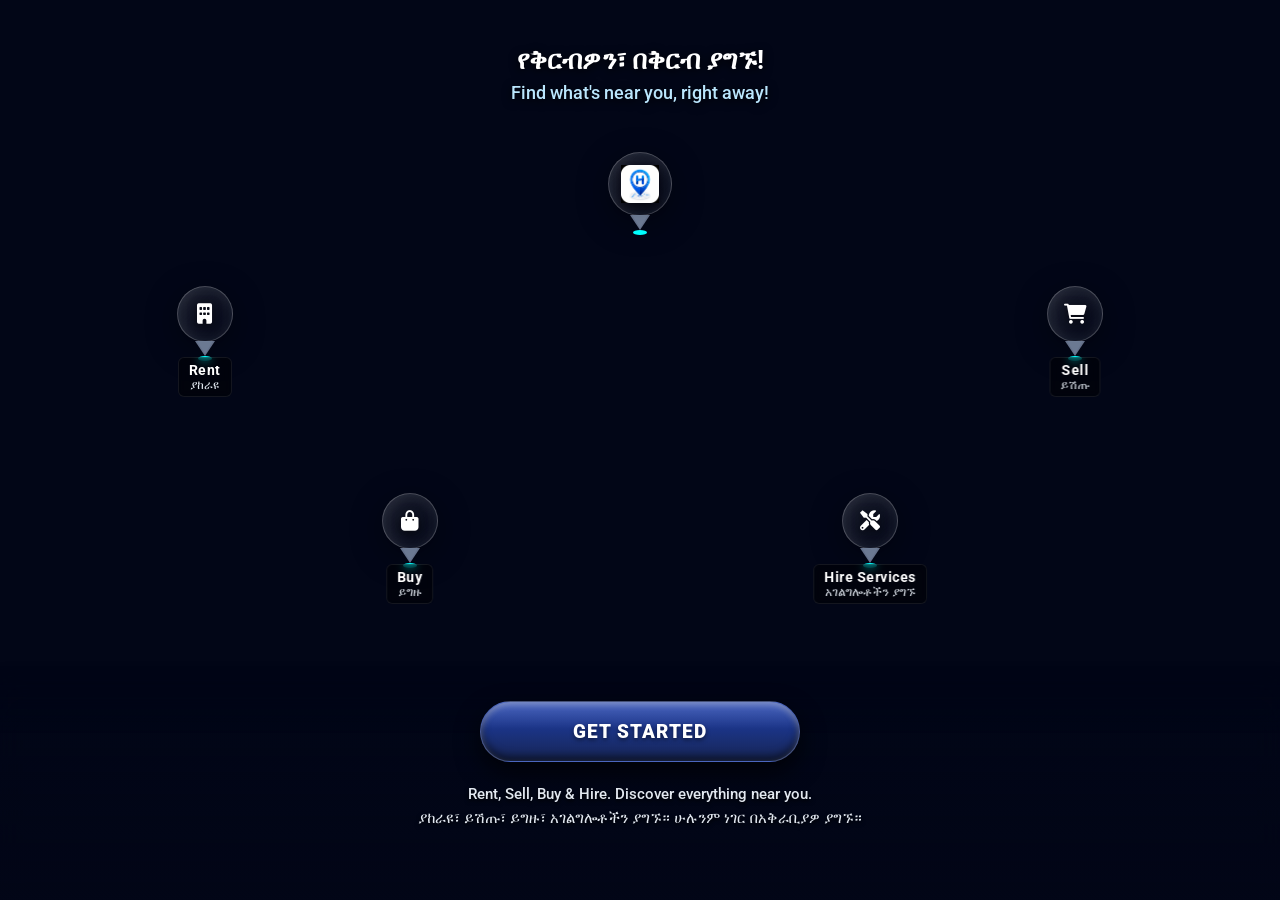
==== commit 4b13c742: "Add files via upload" ====
--- a/index.html
+++ b/index.html
@@ -4,103 +4,348 @@
     <meta charset="UTF-8">
     <meta name="viewport" content="width=device-width, initial-scale=1.0, maximum-scale=1.0, user-scalable=no, viewport-fit=cover">
     
-    <!-- Primary Page Metadata -->
     <title>Delala | Rentals, Selling, Job Vacancies & Tech Tips</title>
     <meta name="title" content="Delala | Rentals, Selling, Job Vacancies & Tech Tips">
     <meta name="description" content="Delala is your primary platform for rental listings, selling items, online vacancies, tech tips, and job opportunities in Ethiopia.">
     <meta name="keywords" content="delala, rental ethiopia, selling ethiopia, job vacancy, online work in ethiopia, tech tips, ethiopian jobs, profile">
     <meta name="author" content="Delala">
     <meta name="robots" content="index, follow, max-image-preview:large">
-
-    <!-- App Configuration -->
-    <meta name="theme-color" content="#F8FAFC">
+    <link rel="canonical" href="https://delala.online/">
+
+    <link rel="manifest" href="manifest.json">
+    <meta name="theme-color" content="#020617">
     <meta name="mobile-web-app-capable" content="yes">
     <meta name="apple-mobile-web-app-capable" content="yes">
-    <meta name="apple-mobile-web-app-status-bar-style" content="default">
+    <meta name="apple-mobile-web-app-status-bar-style" content="black-translucent">
     <meta name="apple-mobile-web-app-title" content="Delala">
+    <link rel="apple-touch-icon" href="s.png">
     <link rel="icon" type="image/png" sizes="192x192" href="s.png">
+    <link rel="icon" type="image/png" sizes="512x512" href="s.png">
 
     <link rel="preconnect" href="https://fonts.googleapis.com">
     <link rel="preconnect" href="https://fonts.gstatic.com" crossorigin>
-    <link href="https://fonts.googleapis.com/css2?family=Plus+Jakarta+Sans:wght=400;500;600;700;800&display=swap" rel="stylesheet">
-    <link rel="stylesheet" href="news.css">
+    <link href="https://fonts.googleapis.com/css2?family=Roboto:wght@400;500;700;900&display=swap" rel="stylesheet">
+    <link href="https://cdnjs.cloudflare.com/ajax/libs/font-awesome/6.0.0/css/all.min.css" rel="stylesheet">
     
     <style>
-        /* Base Light / White UI Theme */
-        body {
-            background-color: #F8FAFC;
-            color: #0F172A;
-            font-family: 'Plus Jakarta Sans', sans-serif;
+        :root {
+            --text-main: #ffffff;
+            --text-muted: #e2e8f0;
+            --glass-border: rgba(255, 255, 255, 0.25);
+            --glass-shadow: 0 8px 32px 0 rgba(0, 0, 0, 0.4);
+            --transition-smooth: all 0.3s cubic-bezier(0.25, 0.8, 0.25, 1);
+        }
+
+        * {
+            box-sizing: border-box;
             margin: 0;
             padding: 0;
+            font-family: 'Roboto', sans-serif;
+            -webkit-font-smoothing: antialiased;
+        }
+
+        body {
+            display: flex;
+            justify-content: center;
+            align-items: center;
+            min-height: 100vh;
+            background-color: #020617; 
+            overflow: hidden;
         }
 
         .app-view {
-            background-color: #F8FAFC;
-            min-height: 100vh;
-            display: flex;
-            align-items: center;
-            justify-content: center;
+            height: 100vh;
+            width: 100%;
+            aspect-ratio: 9 / 16;
+            background-image: url('bgu.png');
+            background-size: cover;
+            background-position: center bottom;
             position: relative;
             overflow: hidden;
-        }
-
-        /* Container for Action Button */
-        .action-container {
-            position: relative;
-            z-index: 10;
             display: flex;
             flex-direction: column;
-            align-items: center;
-            width: 100%;
-        }
-
-        /* Top Light Wave Gradient Background Accent */
-        .bg-wave-top {
+            color: var(--text-main);
+            box-shadow: 0 0 50px rgba(0,0,0,0.8);
+        }
+
+        @media (max-aspect-ratio: 9/16) {
+            .app-view {
+                width: 100vw;
+                height: 100vh;
+                aspect-ratio: auto;
+            }
+        }
+
+        @keyframes fadeInDown {
+            0% { opacity: 0; transform: translateY(-20px); }
+            100% { opacity: 1; transform: translateY(0); }
+        }
+        @keyframes slideUp {
+            0% { opacity: 0; transform: translateY(40px); }
+            100% { opacity: 1; transform: translateY(0); }
+        }
+        @keyframes float {
+            0%, 100% { transform: translateY(0); }
+            50% { transform: translateY(-10px); }
+        }
+        @keyframes pulseGlow {
+            0%, 100% { box-shadow: 0 0 12px 4px rgba(0, 255, 255, 0.4); }
+            50% { box-shadow: 0 0 20px 6px rgba(0, 255, 255, 0.7); }
+        }
+
+        /* --- Header Section (No Blur) --- */
+        .header {
             position: absolute;
             top: 0;
             left: 0;
             width: 100%;
-            height: 200px;
+            z-index: 10;
+            display: flex;
+            flex-direction: column;
+            align-items: center;
+            justify-content: flex-start;
+            padding: clamp(35px, 6vh, 45px) 20px 20px 20px;
+            text-align: center;
+            animation: fadeInDown 1s cubic-bezier(0.25, 1, 0.5, 1) forwards;
+        }
+
+        .header h2 {
+            font-size: clamp(20px, 3.5vh, 26px);
+            font-weight: 700;
+            color: var(--text-main);
+            margin-bottom: 6px;
+            text-shadow: 0 2px 10px rgba(0,0,0,1);
+            position: relative;
+            z-index: 2;
+        }
+
+        .header h3 {
+            font-size: clamp(15px, 2.2vh, 18px);
+            font-weight: 500;
+            color: #bae6fd;
+            text-shadow: 0 2px 10px rgba(0,0,0,1);
+            position: relative;
+            z-index: 2;
+        }
+
+        .map-layer {
+            position: absolute;
+            top: 0; left: 0; right: 0; bottom: 0;
+            z-index: 5;
+        }
+
+        .pin-wrapper {
+            position: absolute;
+            animation: float 4s ease-in-out infinite;
+        }
+
+        .pin-center { top: 24%; left: 50%; animation-delay: 0s; }
+        .pin-rent { top: 38%; left: 16%; animation-delay: 0.5s; }
+        .pin-sell { top: 38%; left: 84%; animation-delay: 1.5s; }
+        .pin-buy { top: 61%; left: 32%; animation-delay: 1s; }
+        .pin-hire { top: 61%; left: 68%; animation-delay: 2s; }
+
+        .pin {
+            position: absolute;
+            bottom: 0;
+            left: -28px; 
+            width: 56px; 
+            height: 56px; 
+            background: linear-gradient(135deg, rgba(255,255,255,0.1), rgba(255,255,255,0));
+            backdrop-filter: blur(10px);
+            -webkit-backdrop-filter: blur(10px);
+            border: 1px solid var(--glass-border);
+            border-radius: 50%;
+            display: flex;
+            justify-content: center;
+            align-items: center;
+            box-shadow: var(--glass-shadow), inset 0 0 15px rgba(255,255,255,0.1);
+        }
+
+        .pin-center .pin {
+            left: -32px;
+            width: 64px;
+            height: 64px;
+        }
+
+        .pin::after {
+            content: '';
+            position: absolute;
+            bottom: -15px; 
+            left: 50%;
+            transform: translateX(-50%);
+            border-width: 15px 10px 0; 
+            border-style: solid;
+            border-color: rgba(200, 220, 255, 0.5) transparent transparent transparent;
+            z-index: -1;
+        }
+
+        .pin::before {
+            content: '';
+            position: absolute;
+            bottom: -13px; 
+            left: 50%;
+            transform: translateX(-50%);
+            border-width: 13px 8px 0; 
+            border-style: solid;
+            border-color: rgba(15, 25, 40, 0.9) transparent transparent transparent;
+            z-index: -1;
+        }
+
+        .pin i {
+            font-size: 20px; 
+            color: var(--text-main);
+            filter: drop-shadow(0 2px 4px rgba(0,0,0,0.6));
+        }
+
+        .pin img {
+            width: 60%;
+            height: 60%;
+            object-fit: contain;
+            filter: drop-shadow(0 4px 6px rgba(0,0,0,0.5));
+        }
+
+        .glow-dot {
+            position: absolute;
+            bottom: -20px; 
+            left: 50%;
+            transform: translateX(-50%);
+            width: 14px;
+            height: 5px;
+            background: #00ffff;
+            border-radius: 50%;
+            z-index: -2;
+            animation: pulseGlow 3s infinite;
+        }
+
+        .pin-label {
+            position: absolute;
+            top: 15px; 
+            left: 0; 
+            transform: translateX(-50%);
+            display: flex;
+            flex-direction: column;
+            align-items: center;
+            white-space: nowrap;
+            background: rgba(0, 0, 0, 0.45);
+            backdrop-filter: blur(4px);
+            padding: 4px 10px;
+            border-radius: 6px;
+            border: 1px solid rgba(255,255,255,0.08);
+            text-align: center;
+        }
+
+        .pin-label .en {
+            font-size: clamp(12px, 2vh, 14px);
+            font-weight: 700;
+            letter-spacing: 0.5px;
+        }
+
+        .pin-label .am {
+            font-size: clamp(10px, 1.5vh, 12px);
+            font-weight: 500;
+            color: var(--text-muted);
+        }
+
+        /* --- Footer Section (Fixed Blur Issue) --- */
+        .footer {
+            position: absolute;
+            bottom: 0;
+            left: 0;
+            width: 100%;
+            z-index: 10;
+            padding: 40px 20px 70px 20px;
+            text-align: center;
+            animation: slideUp 1s cubic-bezier(0.25, 1, 0.5, 1) forwards;
+            animation-delay: 0.2s;
+            opacity: 0; 
+            display: flex;
+            flex-direction: column;
+            align-items: center;
+        }
+
+        /* The blur and mask are now on a pseudo-element behind the content */
+        .footer::before {
+            content: '';
+            position: absolute;
+            top: 0; left: 0; right: 0; bottom: 0;
+            background: linear-gradient(to top, rgba(2, 6, 23, 0.95) 0%, rgba(2, 6, 23, 0.6) 75%, transparent 100%);
+            backdrop-filter: blur(12px);
+            -webkit-backdrop-filter: blur(12px);
+            -webkit-mask-image: linear-gradient(to top, black 70%, transparent 100%);
+            mask-image: linear-gradient(to top, black 70%, transparent 100%);
+            z-index: -1; 
+        }
+
+        /* --- 3D Bold Dark Blue Button --- */
+        .btn-start {
+            display: flex;
+            align-items: center;
+            justify-content: center;
+            width: 85%;
+            max-width: 320px;
+            padding: 18px 20px;
+            border-radius: 50px;
+            text-decoration: none;
+            color: var(--text-main);
+            /* Rich 3D Dark Blue Gradient */
+            background: linear-gradient(180deg, #1e40af 0%, #172554 100%); 
+            border: 1px solid rgba(255, 255, 255, 0.2);
+            /* 3D Shadows: Outer drop shadow + Inner top highlight + Inner bottom shadow */
+            box-shadow: 0 10px 25px rgba(0, 0, 0, 0.7), 
+                        inset 0 3px 6px rgba(255, 255, 255, 0.3),
+                        inset 0 -4px 8px rgba(0, 0, 0, 0.6);
+            transition: var(--transition-smooth);
+            position: relative;
+            overflow: hidden;
+            z-index: 2;
+            margin-bottom: 20px; 
+        }
+
+        /* Glossy reflection on top of the button */
+        .btn-start::after {
+            content: '';
+            position: absolute;
+            top: 0; left: 0; right: 0;
+            height: 45%;
+            background: linear-gradient(180deg, rgba(255, 255, 255, 0.2) 0%, rgba(255, 255, 255, 0) 100%);
+            border-radius: 50px 50px 0 0;
             pointer-events: none;
         }
 
-        /* Base Button Styles */
-        .btn-get-started {
-            display: inline-flex;
-            align-items: center;
-            justify-content: center;
-            gap: 12px;
-            width: 85%;
-            max-width: 280px;
-            padding: 18px 32px;
-            font-size: 18px;
-            font-weight: 700;
-            text-decoration: none;
-            border-radius: 14px;
-            transition: transform 0.2s ease, box-shadow 0.2s ease;
-            text-align: center;
-            box-sizing: border-box;
-            cursor: pointer;
-            border: none;
-            font-family: inherit;
-            background: linear-gradient(135deg, #0F172A, #1E293B);
-            color: #FFFFFF;
-            box-shadow: 0 10px 25px rgba(15, 23, 42, 0.25);
-        }
-
-        .btn-get-started:active {
-            transform: scale(0.96);
-        }
-
-        .btn-get-started svg {
-            width: 22px;
-            height: 22px;
-            stroke: #FFFFFF;
-            fill: none;
-            stroke-width: 2.5;
-            stroke-linecap: round;
-            stroke-linejoin: round;
+        .btn-start:hover {
+            transform: translateY(-2px);
+            background: linear-gradient(180deg, #2563eb 0%, #1e3a8a 100%); 
+            box-shadow: 0 12px 30px rgba(0, 0, 0, 0.8), 
+                        inset 0 3px 6px rgba(255, 255, 255, 0.4),
+                        inset 0 -4px 8px rgba(0, 0, 0, 0.7);
+        }
+
+        /* Compression effect on click */
+        .btn-start:active {
+            transform: translateY(3px) scale(0.97);
+            box-shadow: 0 4px 10px rgba(0, 0, 0, 0.6),
+                        inset 0 2px 6px rgba(0, 0, 0, 0.8);
+        }
+
+        .btn-start span {
+            font-size: clamp(16px, 2.5vh, 19px);
+            font-weight: 900;
+            letter-spacing: 1px;
+            text-transform: uppercase;
+            text-shadow: 0 2px 4px rgba(0,0,0,0.5);
+            position: relative;
+            z-index: 2; 
+        }
+
+        .footer p {
+            font-size: clamp(12px, 1.8vh, 15px);
+            line-height: 1.6;
+            color: var(--text-muted);
+            font-weight: 500;
+            text-shadow: 0 2px 4px rgba(0,0,0,1);
+            position: relative;
+            z-index: 2;
         }
 
         /* =========================================================
@@ -108,39 +353,32 @@
            ========================================================= */
         .connection-popup-overlay {
             position: fixed;
-            top: 0;
-            left: 0;
-            width: 100vw;
-            height: 100vh;
-            background: rgba(15, 23, 42, 0.6);
-            backdrop-filter: blur(4px);
+            top: 0; left: 0;
+            width: 100vw; height: 100vh;
+            background: rgba(2, 6, 23, 0.7);
+            backdrop-filter: blur(6px);
             display: flex;
             align-items: center;
             justify-content: center;
             z-index: 9999;
-            
-            /* Hidden by default */
             opacity: 0;
             visibility: hidden;
             transition: opacity 0.3s ease, visibility 0.3s ease;
         }
 
         .connection-popup-overlay.show {
-            opacity: 1;
-            visibility: visible;
+            opacity: 1; visibility: visible;
         }
 
         .status-card {
-            background: #FFFFFF;
+            background: #ffffff;
+            color: #0f172a;
             width: 85%;
             max-width: 340px;
             border-radius: 24px;
             padding: 40px 24px;
             text-align: center;
-            box-shadow: 0 20px 40px -10px rgba(15, 23, 42, 0.2);
-            border: 1px solid #E2E8F0;
-            
-            /* Slide down when hidden, slide up when shown */
+            box-shadow: 0 20px 40px -10px rgba(0, 0, 0, 0.5);
             transform: translateY(20px);
             transition: transform 0.4s cubic-bezier(0.175, 0.885, 0.32, 1.275);
         }
@@ -149,10 +387,8 @@
             transform: translateY(0);
         }
 
-        /* Icon Variants */
         .icon-container {
-            width: 72px;
-            height: 72px;
+            width: 72px; height: 72px;
             border-radius: 50%;
             display: flex;
             align-items: center;
@@ -161,86 +397,55 @@
         }
         
         .icon-container.offline-icon {
-            background: #FEF2F2;
-            color: #DC2626;
+            background: #FEF2F2; color: #DC2626;
             animation: floatIcon 3s ease-in-out infinite;
         }
         
         .icon-container.low-icon {
-            background: #FFF7ED;
-            color: #EA580C;
+            background: #FFF7ED; color: #EA580C;
             animation: pulseWarning 2s infinite ease-in-out;
         }
 
         .icon-container svg {
-            width: 32px;
-            height: 32px;
-            stroke-width: 2.5;
-            stroke: currentColor;
-            fill: none;
-            stroke-linecap: round;
-            stroke-linejoin: round;
+            width: 32px; height: 32px;
+            stroke-width: 2.5; stroke: currentColor;
+            fill: none; stroke-linecap: round; stroke-linejoin: round;
         }
 
         .status-title {
-            font-size: 20px;
-            font-weight: 800;
-            margin: 0 0 10px 0;
-            letter-spacing: -0.5px;
+            font-size: 20px; font-weight: 800;
+            margin: 0 0 10px 0; letter-spacing: -0.5px;
         }
 
         .status-description {
-            font-size: 14.5px;
-            color: #64748B;
-            margin: 0 0 28px 0;
-            line-height: 1.5;
-        }
-
-        /* Popup Buttons */
+            font-size: 14.5px; color: #64748B;
+            margin: 0 0 28px 0; line-height: 1.5;
+        }
+
         .primary-popup-btn {
-            background: #0F2C59;
-            color: #FFFFFF;
-            border: none;
-            border-radius: 14px;
-            padding: 15px 24px;
-            width: 100%;
-            font-size: 15px;
-            font-weight: 700;
-            cursor: pointer;
-            transition: all 0.2s ease;
+            background: #0F2C59; color: #FFFFFF;
+            border: none; border-radius: 14px;
+            padding: 15px 24px; width: 100%;
+            font-size: 15px; font-weight: 700;
+            cursor: pointer; transition: all 0.2s ease;
             box-shadow: 0 4px 12px rgba(15, 44, 89, 0.2);
             margin-bottom: 12px;
         }
-
         .primary-popup-btn:active {
-            transform: scale(0.97);
-            background: #081B38;
+            transform: scale(0.97); background: #081B38;
         }
 
         .secondary-popup-btn {
-            background: transparent;
-            color: #64748B;
-            border: none;
-            font-size: 14px;
-            font-weight: 600;
-            font-family: inherit;
-            cursor: pointer;
-            padding: 10px;
-            transition: color 0.2s ease;
-            width: 100%;
-        }
-
-        .secondary-popup-btn:active {
-            color: #0F172A;
-        }
-
-        /* Animations */
+            background: transparent; color: #64748B;
+            border: none; font-size: 14px; font-weight: 600;
+            cursor: pointer; padding: 10px; width: 100%;
+        }
+        
         @keyframes pulseWarning {
             0% { box-shadow: 0 0 0 0 rgba(234, 88, 12, 0.2); }
             70% { box-shadow: 0 0 0 15px rgba(234, 88, 12, 0); }
             100% { box-shadow: 0 0 0 0 rgba(234, 88, 12, 0); }
         }
-        
         @keyframes floatIcon {
             0% { transform: translateY(0px); }
             50% { transform: translateY(-6px); }
@@ -250,35 +455,77 @@
 </head>
 <body>
 
-    <!-- Main App UI -->
-    <div class="app-view">
-        <!-- Top Light Wave Gradient -->
-        <svg class="bg-wave bg-wave-top" viewBox="0 0 375 200" preserveAspectRatio="none" fill="none" xmlns="http://www.w3.org/2000/svg">
-            <path d="M0 0H375V75C375 75 280 155 0 95V0Z" fill="url(#paint0_linear)"/>
-            <defs>
-                <linearGradient id="paint0_linear" x1="187.5" y1="0" x2="187.5" y2="200" gradientUnits="userSpaceOnUse">
-                    <stop stop-color="#E2E8F0"/>
-                    <stop offset="1" stop-color="#F1F5F9"/>
-                </linearGradient>
-            </defs>
-        </svg>
-
-        <!-- Main Action Button Container -->
-        <div class="action-container">
-            <a href="rental.html" class="btn-get-started">
+    <main class="app-view">
+        
+        <header class="header">
+            <h2>የቅርብዎን፣ በቅርብ ያግኙ!</h2>
+            <h3>Find what's near you, right away!</h3>
+        </header>
+
+        <section class="map-layer">
+            
+            <div class="pin-wrapper pin-center">
+                <div class="pin">
+                    <img src="s.png" alt="S Logo Pin">
+                    <div class="glow-dot"></div>
+                </div>
+            </div>
+
+            <div class="pin-wrapper pin-rent">
+                <div class="pin">
+                    <i class="fa-solid fa-building"></i>
+                    <div class="glow-dot"></div>
+                </div>
+                <div class="pin-label">
+                    <span class="en">Rent</span>
+                    <span class="am">ያከራዩ</span>
+                </div>
+            </div>
+
+            <div class="pin-wrapper pin-sell">
+                <div class="pin">
+                    <i class="fa-solid fa-cart-shopping"></i>
+                    <div class="glow-dot"></div>
+                </div>
+                <div class="pin-label">
+                    <span class="en">Sell</span>
+                    <span class="am">ይሽጡ</span>
+                </div>
+            </div>
+
+            <div class="pin-wrapper pin-buy">
+                <div class="pin">
+                    <i class="fa-solid fa-bag-shopping"></i>
+                    <div class="glow-dot"></div>
+                </div>
+                <div class="pin-label">
+                    <span class="en">Buy</span>
+                    <span class="am">ይግዙ</span>
+                </div>
+            </div>
+
+            <div class="pin-wrapper pin-hire">
+                <div class="pin">
+                    <i class="fa-solid fa-screwdriver-wrench"></i>
+                    <div class="glow-dot"></div>
+                </div>
+                <div class="pin-label">
+                    <span class="en">Hire Services</span>
+                    <span class="am">አገልግሎቶችን ያግኙ</span>
+                </div>
+            </div>
+
+        </section>
+
+        <footer class="footer">
+            <a href="rental.html" class="btn-start" aria-label="Get Started">
                 <span>Get Started</span>
-                <svg viewBox="0 0 24 24">
-                    <line x1="5" y1="12" x2="19" y2="12"></line>
-                    <polyline points="12 5 19 12 12 19"></polyline>
-                </svg>
             </a>
-        </div>
-    </div>
-
-
-    <!-- ==========================================
-         OFFLINE POPUP OVERLAY
-         ========================================== -->
+            <p>Rent, Sell, Buy & Hire. Discover everything near you.<br>ያከራዩ፣ ይሽጡ፣ ይግዙ፣ አገልግሎቶችን ያግኙ። ሁሉንም ነገር በአቅራቢያዎ ያግኙ።</p>
+        </footer>
+
+    </main>
+
     <div id="offlinePopup" class="connection-popup-overlay">
         <div class="status-card">
             <div class="icon-container offline-icon">
@@ -299,9 +546,6 @@
         </div>
     </div>
 
-    <!-- ==========================================
-         SLOW CONNECTION POPUP OVERLAY
-         ========================================== -->
     <div id="lowConnectionPopup" class="connection-popup-overlay">
         <div class="status-card">
             <div class="icon-container low-icon">
@@ -320,20 +564,13 @@
         </div>
     </div>
 
-
-    <!-- ==========================================
-         SCRIPTS: Connection Tracking & App Controls
-         ========================================== -->
     <script>
-        // DOM Elements
         const offlinePopup = document.getElementById('offlinePopup');
         const lowConnectionPopup = document.getElementById('lowConnectionPopup');
 
-        // --- Offline Status Functions ---
         function showOfflinePopup() {
             lowConnectionPopup.classList.remove('show');
             offlinePopup.classList.add('show');
-            console.log('[App] Network offline popup displayed.');
         }
 
         function hideOfflinePopup() {
@@ -343,7 +580,7 @@
         function checkIfOnline() {
             if (navigator.onLine) {
                 hideOfflinePopup();
-                checkConnectionSpeed();
+                checkConnectionSpeed(); 
             } else {
                 alert("You are still offline. Please check your connection settings.");
             }
@@ -352,20 +589,15 @@
         window.addEventListener('offline', showOfflinePopup);
         window.addEventListener('online', hideOfflinePopup);
 
-
-        // --- Slow Connection Functions ---
         function hideLowConnectionPopup() {
             lowConnectionPopup.classList.remove('show');
         }
 
         function checkConnectionSpeed() {
             if (!navigator.onLine) return;
-
             if ('connection' in navigator) {
                 const effectiveType = navigator.connection.effectiveType;
-                
                 if (effectiveType === 'slow-2g' || effectiveType === '2g') {
-                    console.log(`[App] Slow connection detected (${effectiveType}), showing popup.`);
                     lowConnectionPopup.classList.add('show');
                 } else {
                     hideLowConnectionPopup();
@@ -377,28 +609,19 @@
             navigator.connection.addEventListener('change', checkConnectionSpeed);
         }
 
-        // --- Initialization on Load ---
         window.addEventListener('load', () => {
             if (!navigator.onLine) {
                 showOfflinePopup();
             } else {
                 checkConnectionSpeed();
             }
+
+            if ('serviceWorker' in navigator) {
+                navigator.serviceWorker.register('./sw.js')
+                    .then(reg => console.log('Service Worker registered:', reg.scope))
+                    .catch(err => console.error('Service Worker registration failed:', err));
+            }
         });
-
-        // ==========================================
-        // CAPACITOR NATIVE BACK BUTTON HANDLING
-        // ==========================================
-        if (window.Capacitor && window.Capacitor.Plugins && window.Capacitor.Plugins.App) {
-            const App = window.Capacitor.Plugins.App;
-            App.addListener('backButton', ({ canGoBack }) => {
-                if (canGoBack) {
-                    window.history.back();
-                } else {
-                    App.exitApp();
-                }
-            });
-        }
     </script>
 
 </body>
